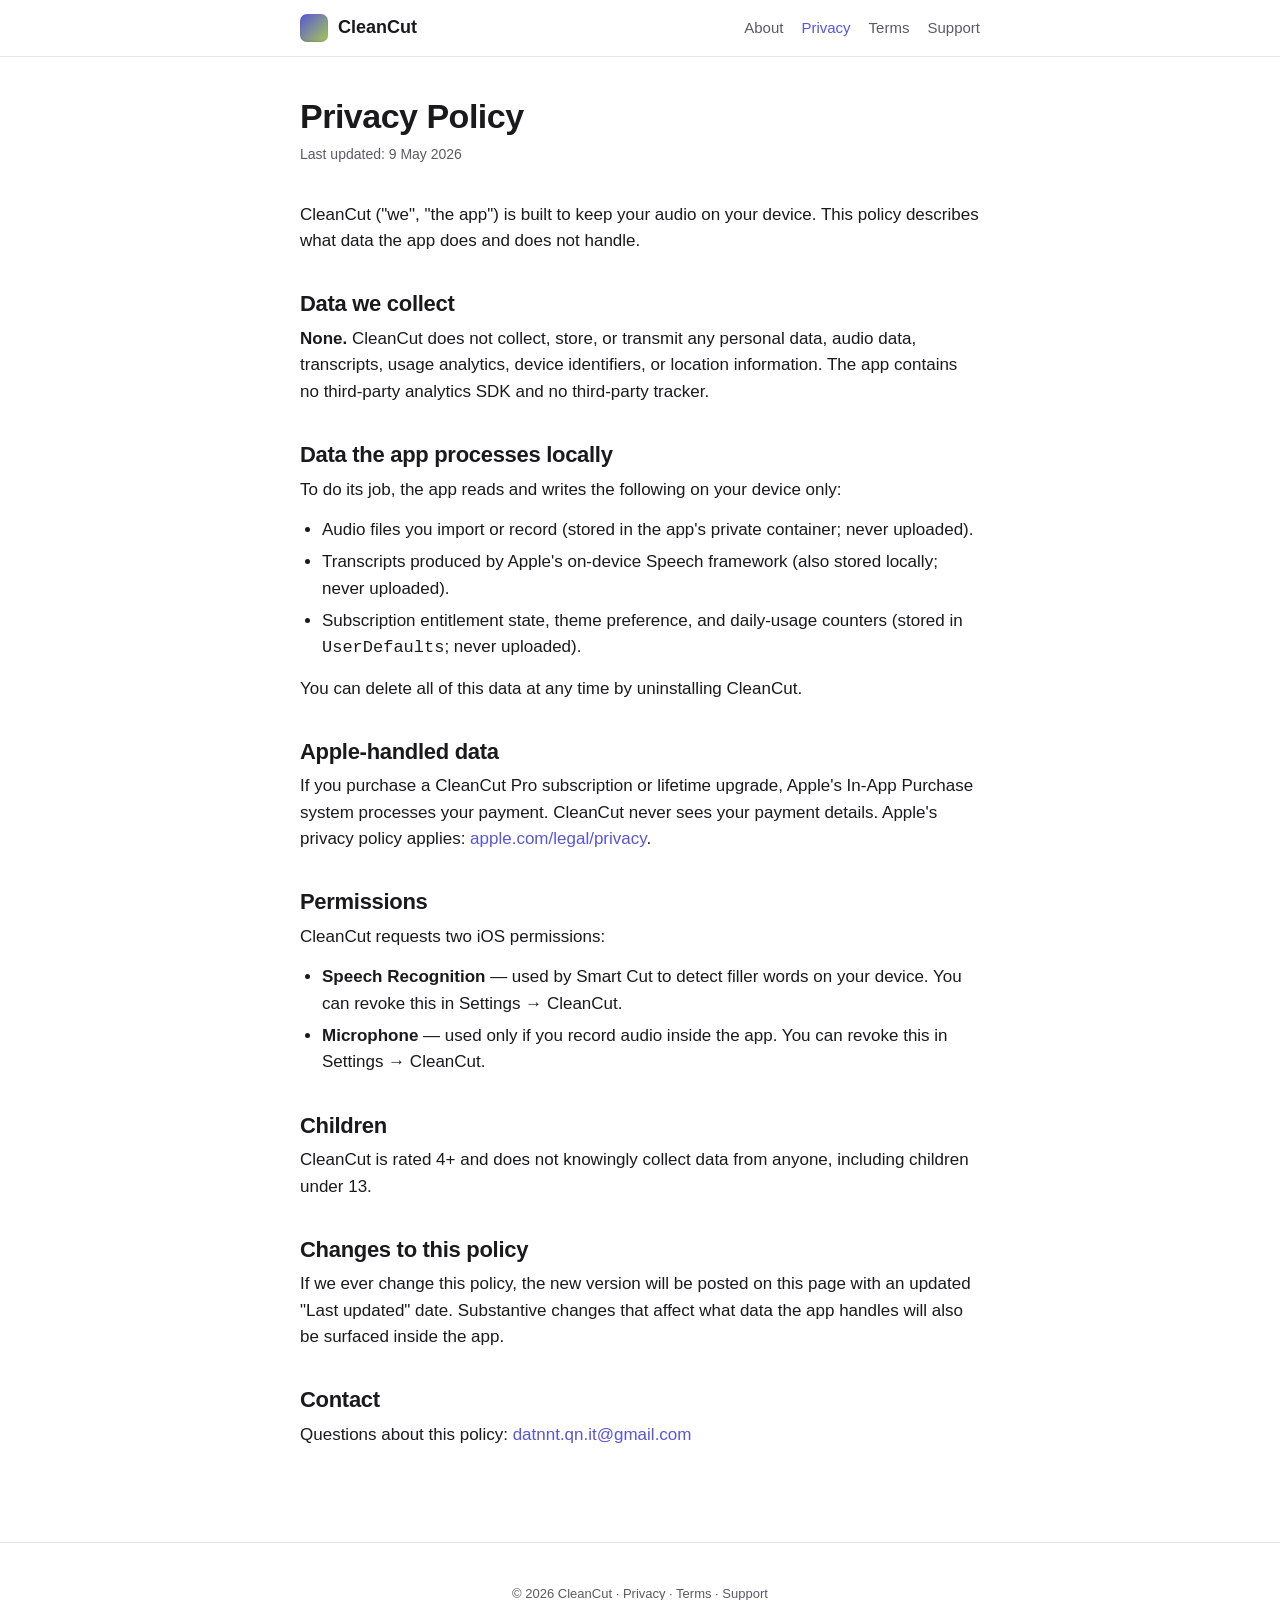
==== privacy.html @ 4a2f876b "Initial commit: About, Privacy, Terms, Support" ====
<!doctype html>
<html lang="en">
<head>
<meta charset="utf-8">
<meta name="viewport" content="width=device-width, initial-scale=1">
<title>Privacy Policy — CleanCut</title>
<meta name="description" content="CleanCut Privacy Policy. We do not collect, store, or transmit any personal data. Audio stays on your device.">
<link rel="stylesheet" href="style.css">
</head>
<body>

<header class="site">
  <div class="inner">
    <a href="index.html" class="brand">
      <span class="brand-mark"></span>
      <span>CleanCut</span>
    </a>
    <nav class="site">
      <a href="index.html">About</a>
      <a href="privacy.html" class="active">Privacy</a>
      <a href="terms.html">Terms</a>
      <a href="support.html">Support</a>
    </nav>
  </div>
</header>

<main>
  <h1>Privacy Policy</h1>
  <p class="meta">Last updated: 9 May 2026</p>

  <p>CleanCut ("we", "the app") is built to keep your audio on your device. This policy describes what data the app does and does not handle.</p>

  <h2>Data we collect</h2>
  <p><strong>None.</strong> CleanCut does not collect, store, or transmit any personal data, audio data, transcripts, usage analytics, device identifiers, or location information. The app contains no third-party analytics SDK and no third-party tracker.</p>

  <h2>Data the app processes locally</h2>
  <p>To do its job, the app reads and writes the following on your device only:</p>
  <ul>
    <li>Audio files you import or record (stored in the app's private container; never uploaded).</li>
    <li>Transcripts produced by Apple's on-device Speech framework (also stored locally; never uploaded).</li>
    <li>Subscription entitlement state, theme preference, and daily-usage counters (stored in <code>UserDefaults</code>; never uploaded).</li>
  </ul>
  <p>You can delete all of this data at any time by uninstalling CleanCut.</p>

  <h2>Apple-handled data</h2>
  <p>If you purchase a CleanCut Pro subscription or lifetime upgrade, Apple's In-App Purchase system processes your payment. CleanCut never sees your payment details. Apple's privacy policy applies: <a href="https://www.apple.com/legal/privacy/">apple.com/legal/privacy</a>.</p>

  <h2>Permissions</h2>
  <p>CleanCut requests two iOS permissions:</p>
  <ul>
    <li><strong>Speech Recognition</strong> — used by Smart Cut to detect filler words on your device. You can revoke this in Settings → CleanCut.</li>
    <li><strong>Microphone</strong> — used only if you record audio inside the app. You can revoke this in Settings → CleanCut.</li>
  </ul>

  <h2>Children</h2>
  <p>CleanCut is rated 4+ and does not knowingly collect data from anyone, including children under 13.</p>

  <h2>Changes to this policy</h2>
  <p>If we ever change this policy, the new version will be posted on this page with an updated "Last updated" date. Substantive changes that affect what data the app handles will also be surfaced inside the app.</p>

  <h2>Contact</h2>
  <p>Questions about this policy: <a href="mailto:datnnt.qn.it@gmail.com">datnnt.qn.it@gmail.com</a></p>
</main>

<footer class="site">
  <p>&copy; 2026 CleanCut · <a href="privacy.html">Privacy</a> · <a href="terms.html">Terms</a> · <a href="support.html">Support</a></p>
</footer>

</body>
</html>
---- style.css ----
:root {
  --indigo: #5856D6;
  --lime: #A7C957;
  --bg: #ffffff;
  --bg-soft: #f6f6f8;
  --text: #1a1a1d;
  --text-soft: #5a5a63;
  --border: #e5e5ea;
  --max: 720px;
}

* { box-sizing: border-box; }

html, body {
  margin: 0;
  padding: 0;
  background: var(--bg);
  color: var(--text);
  font-family: -apple-system, BlinkMacSystemFont, "SF Pro Text", "Segoe UI", Roboto, "Helvetica Neue", Arial, sans-serif;
  font-size: 17px;
  line-height: 1.55;
  -webkit-font-smoothing: antialiased;
}

a { color: var(--indigo); text-decoration: none; }
a:hover { text-decoration: underline; }

header.site {
  border-bottom: 1px solid var(--border);
  background: var(--bg);
  position: sticky;
  top: 0;
  z-index: 10;
}

header.site .inner {
  max-width: var(--max);
  margin: 0 auto;
  padding: 14px 20px;
  display: flex;
  align-items: center;
  gap: 18px;
  flex-wrap: wrap;
}

.brand {
  display: flex;
  align-items: center;
  gap: 10px;
  font-weight: 700;
  font-size: 18px;
  color: var(--text);
}

.brand-mark {
  width: 28px;
  height: 28px;
  border-radius: 7px;
  background: linear-gradient(135deg, var(--indigo) 0%, var(--lime) 100%);
  display: inline-block;
  box-shadow: inset 0 -1px 2px rgba(0,0,0,0.15);
}

nav.site {
  display: flex;
  gap: 18px;
  margin-left: auto;
  font-size: 15px;
}

nav.site a {
  color: var(--text-soft);
  font-weight: 500;
}

nav.site a.active,
nav.site a:hover {
  color: var(--indigo);
  text-decoration: none;
}

main {
  max-width: var(--max);
  margin: 0 auto;
  padding: 40px 20px 80px;
}

main h1 {
  font-size: 34px;
  line-height: 1.15;
  margin: 0 0 8px;
  letter-spacing: -0.5px;
}

main h2 {
  font-size: 22px;
  line-height: 1.25;
  margin: 36px 0 8px;
  letter-spacing: -0.3px;
}

main h3 {
  font-size: 18px;
  margin: 24px 0 4px;
}

main p {
  margin: 0 0 14px;
}

main ul {
  padding-left: 22px;
  margin: 0 0 14px;
}

main li { margin-bottom: 6px; }

main strong { font-weight: 700; }

.lede {
  color: var(--text-soft);
  font-size: 19px;
  margin-bottom: 28px;
}

.meta {
  color: var(--text-soft);
  font-size: 14px;
  margin-bottom: 36px;
}

.cards {
  display: grid;
  gap: 16px;
  grid-template-columns: 1fr;
  margin: 28px 0 36px;
}

@media (min-width: 640px) {
  .cards { grid-template-columns: 1fr 1fr 1fr; }
}

.card {
  background: var(--bg-soft);
  border: 1px solid var(--border);
  border-radius: 12px;
  padding: 18px;
}

.card h3 {
  margin: 0 0 6px;
  font-size: 16px;
  letter-spacing: 0.3px;
  text-transform: uppercase;
  color: var(--indigo);
}

.card p {
  margin: 0;
  font-size: 15px;
  color: var(--text);
  line-height: 1.45;
}

.callout {
  border-left: 3px solid var(--lime);
  background: var(--bg-soft);
  padding: 14px 18px;
  border-radius: 0 8px 8px 0;
  margin: 24px 0;
  font-size: 15px;
}

.cta {
  display: inline-block;
  background: var(--indigo);
  color: #fff;
  padding: 12px 22px;
  border-radius: 999px;
  font-weight: 600;
  margin-top: 16px;
}

.cta:hover { text-decoration: none; opacity: 0.92; }

footer.site {
  border-top: 1px solid var(--border);
  padding: 28px 20px 40px;
  text-align: center;
  color: var(--text-soft);
  font-size: 13px;
}

footer.site a { color: var(--text-soft); }
footer.site a:hover { color: var(--indigo); }
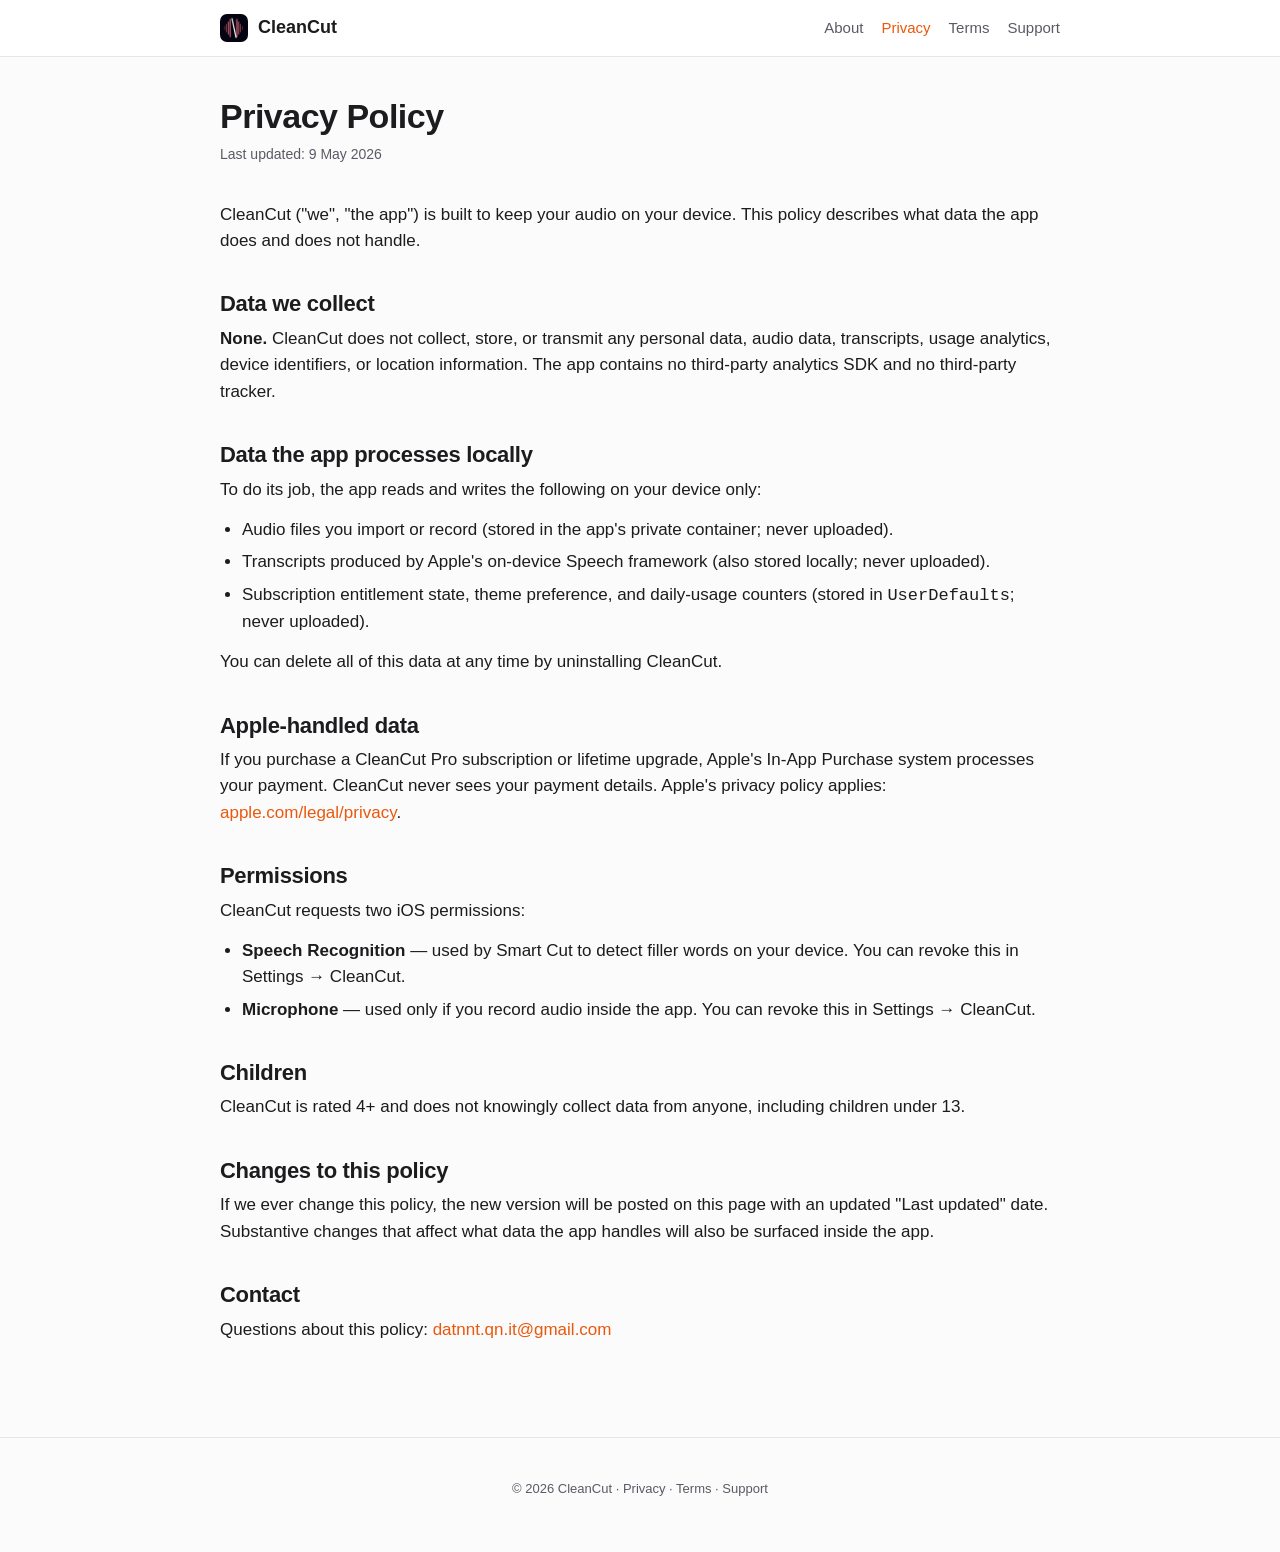
==== commit 99abc708: "feat: add favicon + real logo image to privacy/terms/support pages Each legal page gets two minimal " ====
--- a/privacy.html
+++ b/privacy.html
@@ -6,13 +6,14 @@
 <title>Privacy Policy — CleanCut</title>
 <meta name="description" content="CleanCut Privacy Policy. We do not collect, store, or transmit any personal data. Audio stays on your device.">
 <link rel="stylesheet" href="style.css">
+<link rel="icon" type="image/png" href="cleancut-logo.png">
 </head>
 <body>
 
 <header class="site">
   <div class="inner">
     <a href="index.html" class="brand">
-      <span class="brand-mark"></span>
+      <img src="cleancut-logo.png" alt="CleanCut" class="brand-mark">
       <span>CleanCut</span>
     </a>
     <nav class="site">
--- a/style.css
+++ b/style.css
@@ -1,12 +1,28 @@
 :root {
-  --indigo: #5856D6;
-  --lime: #A7C957;
-  --bg: #ffffff;
-  --bg-soft: #f6f6f8;
-  --text: #1a1a1d;
+  /* Brand — v1.1 fire palette */
+  --action: #EA580C;           /* Burnt orange — chrome, nav, primary CTAs */
+  --action-hover: #c2470a;     /* Burnt orange, darker, for hover */
+  --ai: #F0506E;               /* Magenta — AI moments, flat single color */
+  --ai-grad-1: #FF4E50;        /* Ember red */
+  --ai-grad-2: #F9A66C;        /* Ember orange */
+  --ai-grad-3: #F0506E;        /* Magenta */
+  --ai-grad-4: #6F2DBD;        /* Deep violet */
+
+  /* Surfaces */
+  --bg: #FBFBFC;
+  --bg-soft: #ffffff;
+  --bg-dark: #0A0A18;
+  --bg-dark-card: #15172B;
+
+  /* Text */
+  --text: #1C1C1E;
   --text-soft: #5a5a63;
+  --text-dim: #9a9aa3;
+
   --border: #e5e5ea;
-  --max: 720px;
+
+  /* Layout */
+  --max: 880px;
 }
 
 * { box-sizing: border-box; }
@@ -22,12 +38,27 @@
   -webkit-font-smoothing: antialiased;
 }
 
-a { color: var(--indigo); text-decoration: none; }
+a { color: var(--action); text-decoration: none; }
 a:hover { text-decoration: underline; }
 
+/* Skip-to-content link, visually hidden until focused */
+.skip-link {
+  position: absolute;
+  left: -9999px;
+  top: 0;
+  padding: 8px 12px;
+  background: var(--text);
+  color: #fff;
+  z-index: 100;
+}
+.skip-link:focus { left: 8px; top: 8px; }
+
+/* Header / nav */
 header.site {
   border-bottom: 1px solid var(--border);
-  background: var(--bg);
+  background: rgba(255, 255, 255, 0.92);
+  backdrop-filter: blur(6px);
+  -webkit-backdrop-filter: blur(6px);
   position: sticky;
   top: 0;
   z-index: 10;
@@ -52,13 +83,13 @@
   color: var(--text);
 }
 
+/* Brand mark is now an <img>, not a span with gradient background */
 .brand-mark {
   width: 28px;
   height: 28px;
   border-radius: 7px;
-  background: linear-gradient(135deg, var(--indigo) 0%, var(--lime) 100%);
   display: inline-block;
-  box-shadow: inset 0 -1px 2px rgba(0,0,0,0.15);
+  object-fit: cover;
 }
 
 nav.site {
@@ -75,10 +106,11 @@
 
 nav.site a.active,
 nav.site a:hover {
-  color: var(--indigo);
+  color: var(--action);
   text-decoration: none;
 }
 
+/* Main content */
 main {
   max-width: var(--max);
   margin: 0 auto;
@@ -99,22 +131,10 @@
   letter-spacing: -0.3px;
 }
 
-main h3 {
-  font-size: 18px;
-  margin: 24px 0 4px;
-}
-
-main p {
-  margin: 0 0 14px;
-}
-
-main ul {
-  padding-left: 22px;
-  margin: 0 0 14px;
-}
-
+main h3 { font-size: 18px; margin: 24px 0 4px; }
+main p { margin: 0 0 14px; }
+main ul { padding-left: 22px; margin: 0 0 14px; }
 main li { margin-bottom: 6px; }
-
 main strong { font-weight: 700; }
 
 .lede {
@@ -129,6 +149,7 @@
   margin-bottom: 36px;
 }
 
+/* Feature card grid — used by index.html only */
 .cards {
   display: grid;
   gap: 16px;
@@ -136,7 +157,7 @@
   margin: 28px 0 36px;
 }
 
-@media (min-width: 640px) {
+@media (min-width: 720px) {
   .cards { grid-template-columns: 1fr 1fr 1fr; }
 }
 
@@ -145,25 +166,40 @@
   border: 1px solid var(--border);
   border-radius: 12px;
   padding: 18px;
+  box-shadow: 0 2px 6px rgba(0, 0, 0, 0.04);
+  position: relative;
+  overflow: hidden;
+}
+
+.card::before {
+  content: "";
+  position: absolute;
+  top: 0; left: 0; right: 0;
+  height: 4px;
+  background: linear-gradient(90deg, var(--ai-grad-1) 0%, var(--ai-grad-2) 30%, var(--ai-grad-3) 60%, var(--ai-grad-4) 100%);
 }
 
 .card h3 {
-  margin: 0 0 6px;
-  font-size: 16px;
-  letter-spacing: 0.3px;
+  margin: 6px 0 6px;
+  font-size: 13px;
+  letter-spacing: 0.4px;
   text-transform: uppercase;
-  color: var(--indigo);
+  color: var(--text);
+  font-weight: 700;
 }
 
 .card p {
-  margin: 0;
+  margin: 0 0 8px;
   font-size: 15px;
   color: var(--text);
-  line-height: 1.45;
-}
-
+  line-height: 1.5;
+}
+
+.card p:last-child { margin-bottom: 0; }
+
+/* Callout (used by legal pages and pricing footnotes) */
 .callout {
-  border-left: 3px solid var(--lime);
+  border-left: 3px solid var(--ai);
   background: var(--bg-soft);
   padding: 14px 18px;
   border-radius: 0 8px 8px 0;
@@ -171,18 +207,52 @@
   font-size: 15px;
 }
 
+/* CTAs */
 .cta {
   display: inline-block;
-  background: var(--indigo);
+  background: var(--action);
   color: #fff;
-  padding: 12px 22px;
+  padding: 12px 24px;
   border-radius: 999px;
   font-weight: 600;
   margin-top: 16px;
-}
-
-.cta:hover { text-decoration: none; opacity: 0.92; }
-
+  box-shadow: 0 8px 22px rgba(234, 88, 12, 0.28);
+}
+
+.cta:hover { text-decoration: none; background: var(--action-hover); }
+
+.cta-ghost {
+  display: inline-block;
+  background: transparent;
+  color: var(--text);
+  border: 1.5px solid var(--border);
+  padding: 10px 22px;
+  border-radius: 999px;
+  font-weight: 600;
+  margin-top: 16px;
+}
+
+.cta-ghost:hover { text-decoration: none; border-color: var(--action); color: var(--action); }
+
+.cta-disclaimer {
+  font-size: 12px;
+  color: var(--text-dim);
+  margin-top: 8px;
+}
+
+/* Fire-gradient utilities — used by hero text accent + phone-frame */
+.ai-gradient-text {
+  background: linear-gradient(90deg, var(--ai-grad-1) 0%, var(--ai-grad-2) 30%, var(--ai-grad-3) 60%, var(--ai-grad-4) 100%);
+  -webkit-background-clip: text;
+  -webkit-text-fill-color: transparent;
+  background-clip: text;
+}
+
+.ai-gradient-bg {
+  background: linear-gradient(90deg, var(--ai-grad-1) 0%, var(--ai-grad-2) 30%, var(--ai-grad-3) 60%, var(--ai-grad-4) 100%);
+}
+
+/* Footer */
 footer.site {
   border-top: 1px solid var(--border);
   padding: 28px 20px 40px;
@@ -192,4 +262,289 @@
 }
 
 footer.site a { color: var(--text-soft); }
-footer.site a:hover { color: var(--indigo); }
+footer.site a:hover { color: var(--action); }
+
+/* ====================================================================
+   index.html-only styles — hero, privacy-moat, pricing, FAQ, founder
+   ==================================================================== */
+
+/* Hero */
+.hero {
+  padding: 48px 20px;
+  background: radial-gradient(ellipse at top left,
+    rgba(255, 78, 80, 0.07) 0%,
+    rgba(240, 80, 110, 0.05) 35%,
+    rgba(111, 45, 189, 0.04) 70%,
+    rgba(255, 255, 255, 0) 100%);
+  margin: -40px -20px 36px;
+  display: grid;
+  grid-template-columns: 1fr;
+  gap: 32px;
+  align-items: center;
+}
+
+@media (min-width: 720px) {
+  .hero { grid-template-columns: 1.05fr 0.95fr; padding: 64px 32px; }
+}
+
+.hero-eyebrow {
+  font-size: 11px;
+  color: var(--action);
+  font-weight: 700;
+  text-transform: uppercase;
+  letter-spacing: 1.4px;
+  margin-bottom: 10px;
+}
+
+.hero-headline {
+  font-size: 34px;
+  line-height: 1.05;
+  letter-spacing: -1px;
+  margin: 0 0 14px;
+  color: var(--text);
+  font-weight: 800;
+}
+
+.hero-lede {
+  font-size: 15px;
+  color: var(--text-soft);
+  margin: 0 0 20px;
+  line-height: 1.55;
+  max-width: 380px;
+}
+
+.hero-phone-wrap {
+  display: flex;
+  justify-content: center;
+}
+
+/* Phone frame */
+.phone-frame {
+  width: 220px;
+  height: 450px;
+  background: var(--bg-dark);
+  border-radius: 38px;
+  padding: 10px;
+  box-shadow:
+    0 0 0 1.5px #1a1a24,
+    0 30px 60px -20px rgba(111, 45, 189, 0.35),
+    0 18px 40px -10px rgba(255, 78, 80, 0.18);
+  position: relative;
+}
+
+@media (min-width: 720px) {
+  .phone-frame { width: 260px; height: 530px; }
+}
+
+.phone-notch {
+  position: absolute;
+  top: 14px; left: 50%; transform: translateX(-50%);
+  width: 90px; height: 24px;
+  background: var(--bg-dark);
+  border-radius: 999px;
+  z-index: 2;
+}
+
+.phone-screen {
+  width: 100%; height: 100%;
+  background: var(--bg);
+  border-radius: 30px;
+  overflow: hidden;
+  position: relative;
+  display: flex;
+  flex-direction: column;
+}
+
+.phone-status {
+  padding: 14px 22px 6px;
+  display: flex;
+  justify-content: space-between;
+  font-size: 10px;
+  font-weight: 600;
+  color: var(--text);
+}
+
+.phone-nav {
+  padding: 16px 16px 6px;
+  display: flex;
+  justify-content: space-between;
+  align-items: center;
+}
+
+.phone-nav .back, .phone-nav .edit { font-size: 10px; color: var(--action); }
+.phone-nav .title { font-size: 12px; font-weight: 700; color: var(--text); }
+
+.phone-card {
+  margin: 6px 14px;
+  padding: 10px 12px;
+  background: var(--bg-soft);
+  border-radius: 12px;
+  box-shadow: 0 1px 3px rgba(0, 0, 0, 0.06);
+}
+
+.phone-card.summary { padding: 12px; }
+.phone-card.summary .row { display: flex; justify-content: space-between; align-items: baseline; }
+.phone-card.summary .row .label { font-size: 9px; color: var(--text-soft); text-transform: uppercase; letter-spacing: 0.6px; font-weight: 600; }
+.phone-card.summary .row .meta { font-size: 9px; color: var(--text-soft); }
+.phone-card.summary .big-num { font-size: 28px; font-weight: 800; color: var(--text); line-height: 1; margin-top: 4px; letter-spacing: -0.6px; }
+
+.phone-chips { display: flex; gap: 6px; margin-top: 8px; }
+.chip { font-size: 9px; padding: 3px 7px; border-radius: 999px; font-weight: 600; }
+.chip-ai { background: rgba(240, 80, 110, 0.1); color: var(--ai); }
+.chip-action { background: rgba(234, 88, 12, 0.1); color: var(--action); }
+
+.phone-card .card-label { font-size: 9px; color: var(--text-soft); margin-bottom: 6px; font-weight: 600; }
+
+.phone-card.category {
+  display: flex;
+  justify-content: space-between;
+  align-items: center;
+}
+.phone-card.category .cat-title { font-size: 11px; font-weight: 700; color: var(--text); }
+.phone-card.category .cat-sub { font-size: 9px; color: var(--text-soft); margin-top: 2px; }
+
+.toggle { width: 32px; height: 18px; background: var(--action); border-radius: 999px; position: relative; }
+.toggle::after { content: ""; position: absolute; right: 2px; top: 2px; width: 14px; height: 14px; background: #fff; border-radius: 50%; }
+
+.phone-cta {
+  margin: auto 14px 18px;
+  padding: 11px;
+  border-radius: 999px;
+  text-align: center;
+  box-shadow: 0 8px 20px -4px rgba(240, 80, 110, 0.4);
+  font-size: 12px;
+  color: #fff;
+  font-weight: 700;
+  letter-spacing: 0.2px;
+}
+
+/* Privacy-moat dark strip */
+.moat {
+  background: linear-gradient(135deg, var(--bg-dark) 0%, var(--bg-dark-card) 100%);
+  color: rgba(255, 255, 255, 0.92);
+  padding: 56px 20px;
+  margin: 48px -20px;
+  border-radius: 16px;
+}
+
+.moat-eyebrow {
+  font-size: 11px;
+  color: var(--ai);
+  font-weight: 700;
+  text-transform: uppercase;
+  letter-spacing: 1.4px;
+  margin-bottom: 10px;
+}
+
+.moat h2 {
+  color: #fff;
+  font-size: 26px;
+  margin: 0 0 16px;
+  letter-spacing: -0.4px;
+}
+
+.moat p { color: rgba(255, 255, 255, 0.86); margin: 0 0 14px; line-height: 1.6; }
+.moat p:last-child { margin-bottom: 0; }
+.moat em { font-style: normal; color: #fff; font-weight: 600; }
+
+/* Pricing grid */
+.pricing {
+  display: grid;
+  gap: 14px;
+  grid-template-columns: 1fr;
+  margin: 28px 0 36px;
+}
+
+@media (min-width: 540px) { .pricing { grid-template-columns: 1fr 1fr; } }
+@media (min-width: 880px) { .pricing { grid-template-columns: repeat(4, 1fr); } }
+
+.tier-card {
+  background: var(--bg-soft);
+  border: 1px solid var(--border);
+  border-radius: 14px;
+  padding: 18px;
+  display: flex;
+  flex-direction: column;
+  position: relative;
+}
+
+.tier-card.highlighted {
+  border: 2px solid var(--action);
+  padding: 17px; /* compensate for 2px border */
+}
+
+.tier-card .ribbon {
+  position: absolute;
+  top: -10px; right: 14px;
+  background: var(--action);
+  color: #fff;
+  font-size: 10px;
+  font-weight: 700;
+  letter-spacing: 0.6px;
+  padding: 4px 8px;
+  border-radius: 999px;
+  text-transform: uppercase;
+}
+
+.tier-label { font-size: 11px; color: var(--text-soft); text-transform: uppercase; letter-spacing: 0.6px; font-weight: 700; margin-bottom: 6px; }
+.tier-price { font-size: 28px; font-weight: 800; color: var(--text); letter-spacing: -0.5px; line-height: 1; }
+.tier-period { font-size: 13px; color: var(--text-soft); margin: 6px 0 14px; }
+.tier-card ul { padding-left: 18px; margin: 0 0 14px; font-size: 13px; color: var(--text); }
+.tier-card li { margin-bottom: 4px; }
+.tier-card .cta, .tier-card .cta-ghost { margin-top: auto; text-align: center; padding: 10px 0; font-size: 13px; box-shadow: none; }
+.tier-card .cta { box-shadow: 0 6px 14px rgba(234, 88, 12, 0.22); }
+
+/* FAQ */
+.faq { margin: 32px 0; }
+
+.faq details {
+  border-bottom: 1px solid var(--border);
+}
+
+.faq summary {
+  cursor: pointer;
+  font-weight: 600;
+  color: var(--text);
+  padding: 16px 0;
+  font-size: 16px;
+  list-style: none;
+  position: relative;
+  padding-right: 32px;
+}
+
+.faq summary::-webkit-details-marker { display: none; }
+
+.faq summary::after {
+  content: "+";
+  position: absolute;
+  right: 0;
+  top: 14px;
+  font-size: 22px;
+  font-weight: 400;
+  color: var(--text-soft);
+  transition: transform 0.2s;
+}
+
+.faq details[open] summary::after {
+  content: "×";
+  font-size: 26px;
+  top: 11px;
+}
+
+.faq details p {
+  padding: 0 16px 16px 0;
+  color: var(--text-soft);
+  margin: 0;
+}
+
+/* Founder note */
+.founder {
+  background: var(--bg-soft);
+  border: 1px solid var(--border);
+  border-radius: 14px;
+  padding: 24px;
+  margin: 36px 0;
+}
+
+.founder p { margin: 0 0 12px; font-size: 15px; color: var(--text); line-height: 1.6; }
+.founder p:last-child { margin-bottom: 0; }
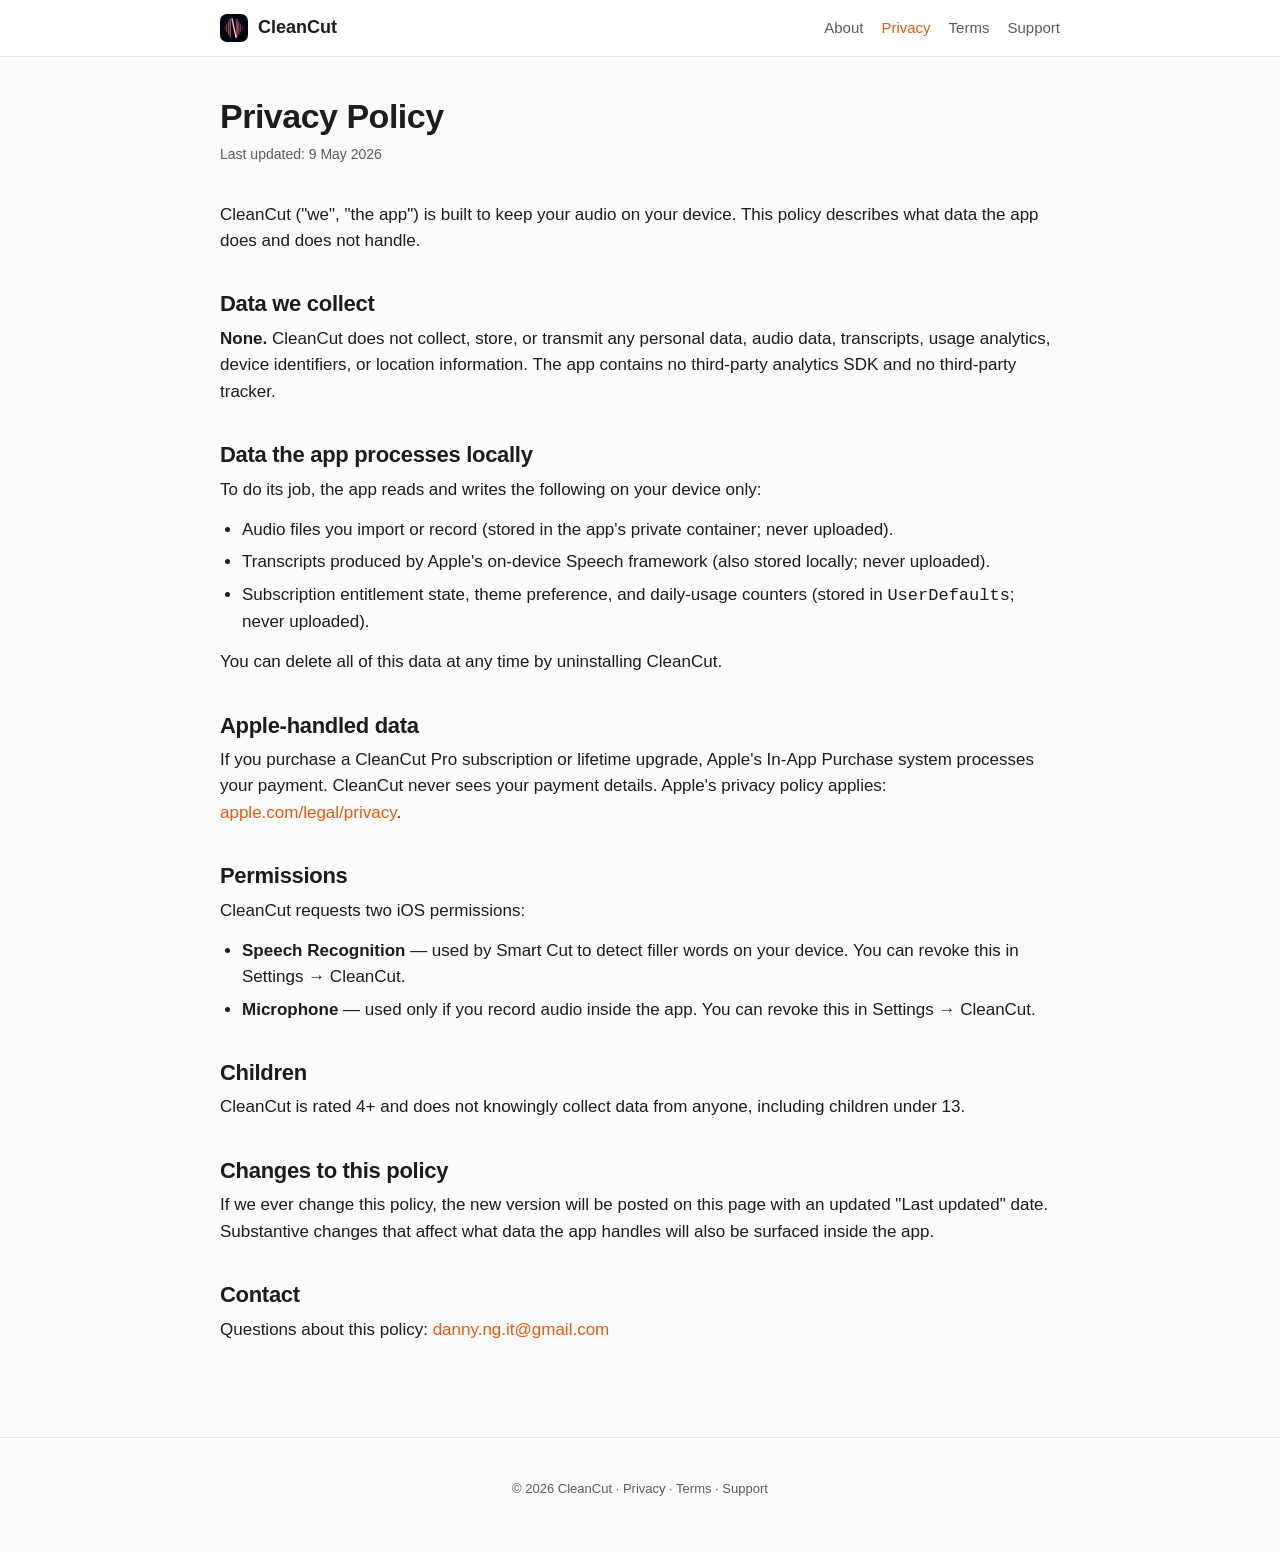
==== commit 9a7438ef: "feat: Direction A redesign — editorial typography, waveform hero, dashboard transition index.html: f" ====
--- a/privacy.html
+++ b/privacy.html
@@ -7,13 +7,14 @@
 <meta name="description" content="CleanCut Privacy Policy. We do not collect, store, or transmit any personal data. Audio stays on your device.">
 <link rel="stylesheet" href="style.css">
 <link rel="icon" type="image/png" href="cleancut-logo.png">
+<link rel="apple-touch-icon" href="cleancut-logo.png">
 </head>
 <body>
 
 <header class="site">
   <div class="inner">
     <a href="index.html" class="brand">
-      <img src="cleancut-logo.png" alt="CleanCut" class="brand-mark">
+      <img src="cleancut-logo.png" alt="CleanCut" class="brand-mark" width="28" height="28">
       <span>CleanCut</span>
     </a>
     <nav class="site">
@@ -60,7 +61,7 @@
   <p>If we ever change this policy, the new version will be posted on this page with an updated "Last updated" date. Substantive changes that affect what data the app handles will also be surfaced inside the app.</p>
 
   <h2>Contact</h2>
-  <p>Questions about this policy: <a href="mailto:datnnt.qn.it@gmail.com">datnnt.qn.it@gmail.com</a></p>
+  <p>Questions about this policy: <a href="mailto:danny.ng.it@gmail.com">danny.ng.it@gmail.com</a></p>
 </main>
 
 <footer class="site">
